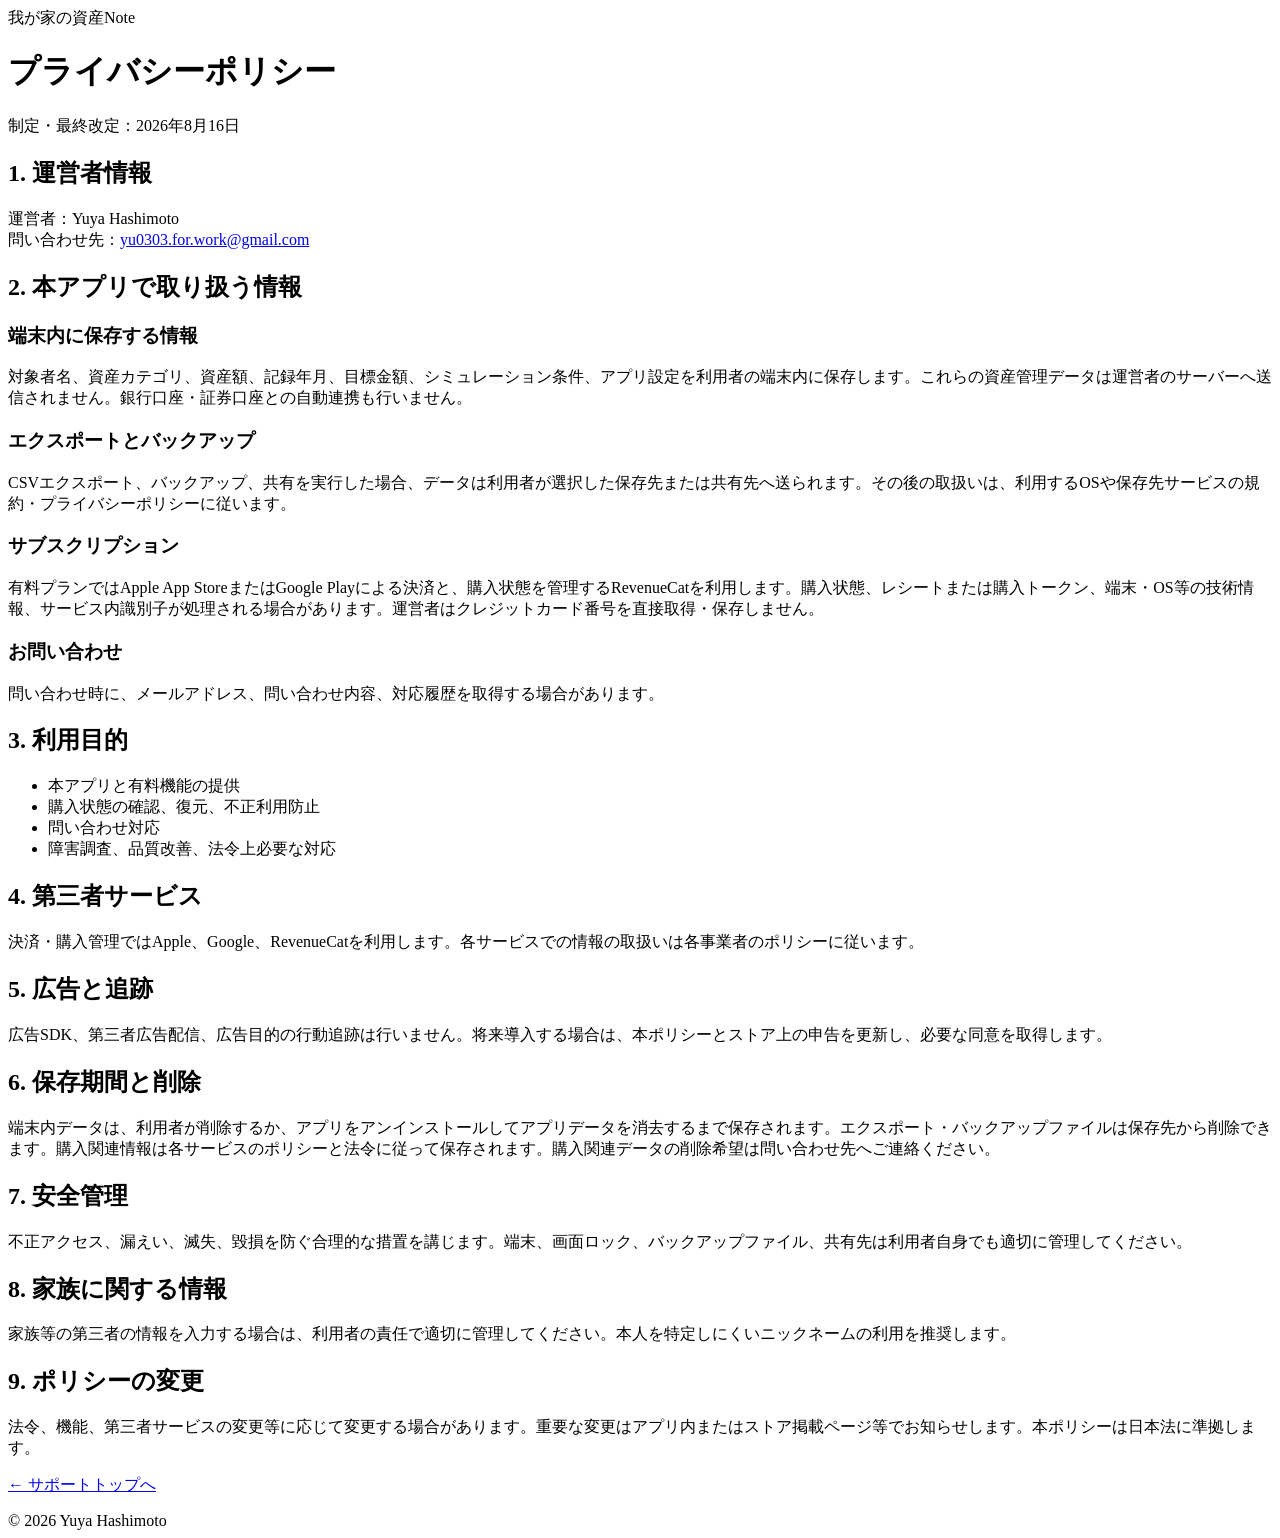
==== privacy.html @ 4d8f2aa8 "Add privacy.html" ====
<!doctype html>
<html lang="ja">
<head><meta charset="utf-8"><meta name="viewport" content="width=device-width,initial-scale=1"><title>プライバシーポリシー｜我が家の資産Note</title><link rel="stylesheet" href="styles.css"></head>
<body>
  <header><div class="brand">我が家の資産Note</div><h1>プライバシーポリシー</h1><div class="updated">制定・最終改定：2026年8月16日</div></header>
  <main>
    <h2>1. 運営者情報</h2><p>運営者：Yuya Hashimoto<br>問い合わせ先：<a href="mailto:yu0303.for.work@gmail.com">yu0303.for.work@gmail.com</a></p>
    <h2>2. 本アプリで取り扱う情報</h2>
    <h3>端末内に保存する情報</h3><p>対象者名、資産カテゴリ、資産額、記録年月、目標金額、シミュレーション条件、アプリ設定を利用者の端末内に保存します。これらの資産管理データは運営者のサーバーへ送信されません。銀行口座・証券口座との自動連携も行いません。</p>
    <h3>エクスポートとバックアップ</h3><p>CSVエクスポート、バックアップ、共有を実行した場合、データは利用者が選択した保存先または共有先へ送られます。その後の取扱いは、利用するOSや保存先サービスの規約・プライバシーポリシーに従います。</p>
    <h3>サブスクリプション</h3><p>有料プランではApple App StoreまたはGoogle Playによる決済と、購入状態を管理するRevenueCatを利用します。購入状態、レシートまたは購入トークン、端末・OS等の技術情報、サービス内識別子が処理される場合があります。運営者はクレジットカード番号を直接取得・保存しません。</p>
    <h3>お問い合わせ</h3><p>問い合わせ時に、メールアドレス、問い合わせ内容、対応履歴を取得する場合があります。</p>
    <h2>3. 利用目的</h2><ul><li>本アプリと有料機能の提供</li><li>購入状態の確認、復元、不正利用防止</li><li>問い合わせ対応</li><li>障害調査、品質改善、法令上必要な対応</li></ul>
    <h2>4. 第三者サービス</h2><p>決済・購入管理ではApple、Google、RevenueCatを利用します。各サービスでの情報の取扱いは各事業者のポリシーに従います。</p>
    <h2>5. 広告と追跡</h2><p>広告SDK、第三者広告配信、広告目的の行動追跡は行いません。将来導入する場合は、本ポリシーとストア上の申告を更新し、必要な同意を取得します。</p>
    <h2>6. 保存期間と削除</h2><p>端末内データは、利用者が削除するか、アプリをアンインストールしてアプリデータを消去するまで保存されます。エクスポート・バックアップファイルは保存先から削除できます。購入関連情報は各サービスのポリシーと法令に従って保存されます。購入関連データの削除希望は問い合わせ先へご連絡ください。</p>
    <h2>7. 安全管理</h2><p>不正アクセス、漏えい、滅失、毀損を防ぐ合理的な措置を講じます。端末、画面ロック、バックアップファイル、共有先は利用者自身でも適切に管理してください。</p>
    <h2>8. 家族に関する情報</h2><p>家族等の第三者の情報を入力する場合は、利用者の責任で適切に管理してください。本人を特定しにくいニックネームの利用を推奨します。</p>
    <h2>9. ポリシーの変更</h2><p>法令、機能、第三者サービスの変更等に応じて変更する場合があります。重要な変更はアプリ内またはストア掲載ページ等でお知らせします。本ポリシーは日本法に準拠します。</p>
    <p><a href="index.html">← サポートトップへ</a></p>
  </main><footer>© 2026 Yuya Hashimoto</footer>
</body></html>
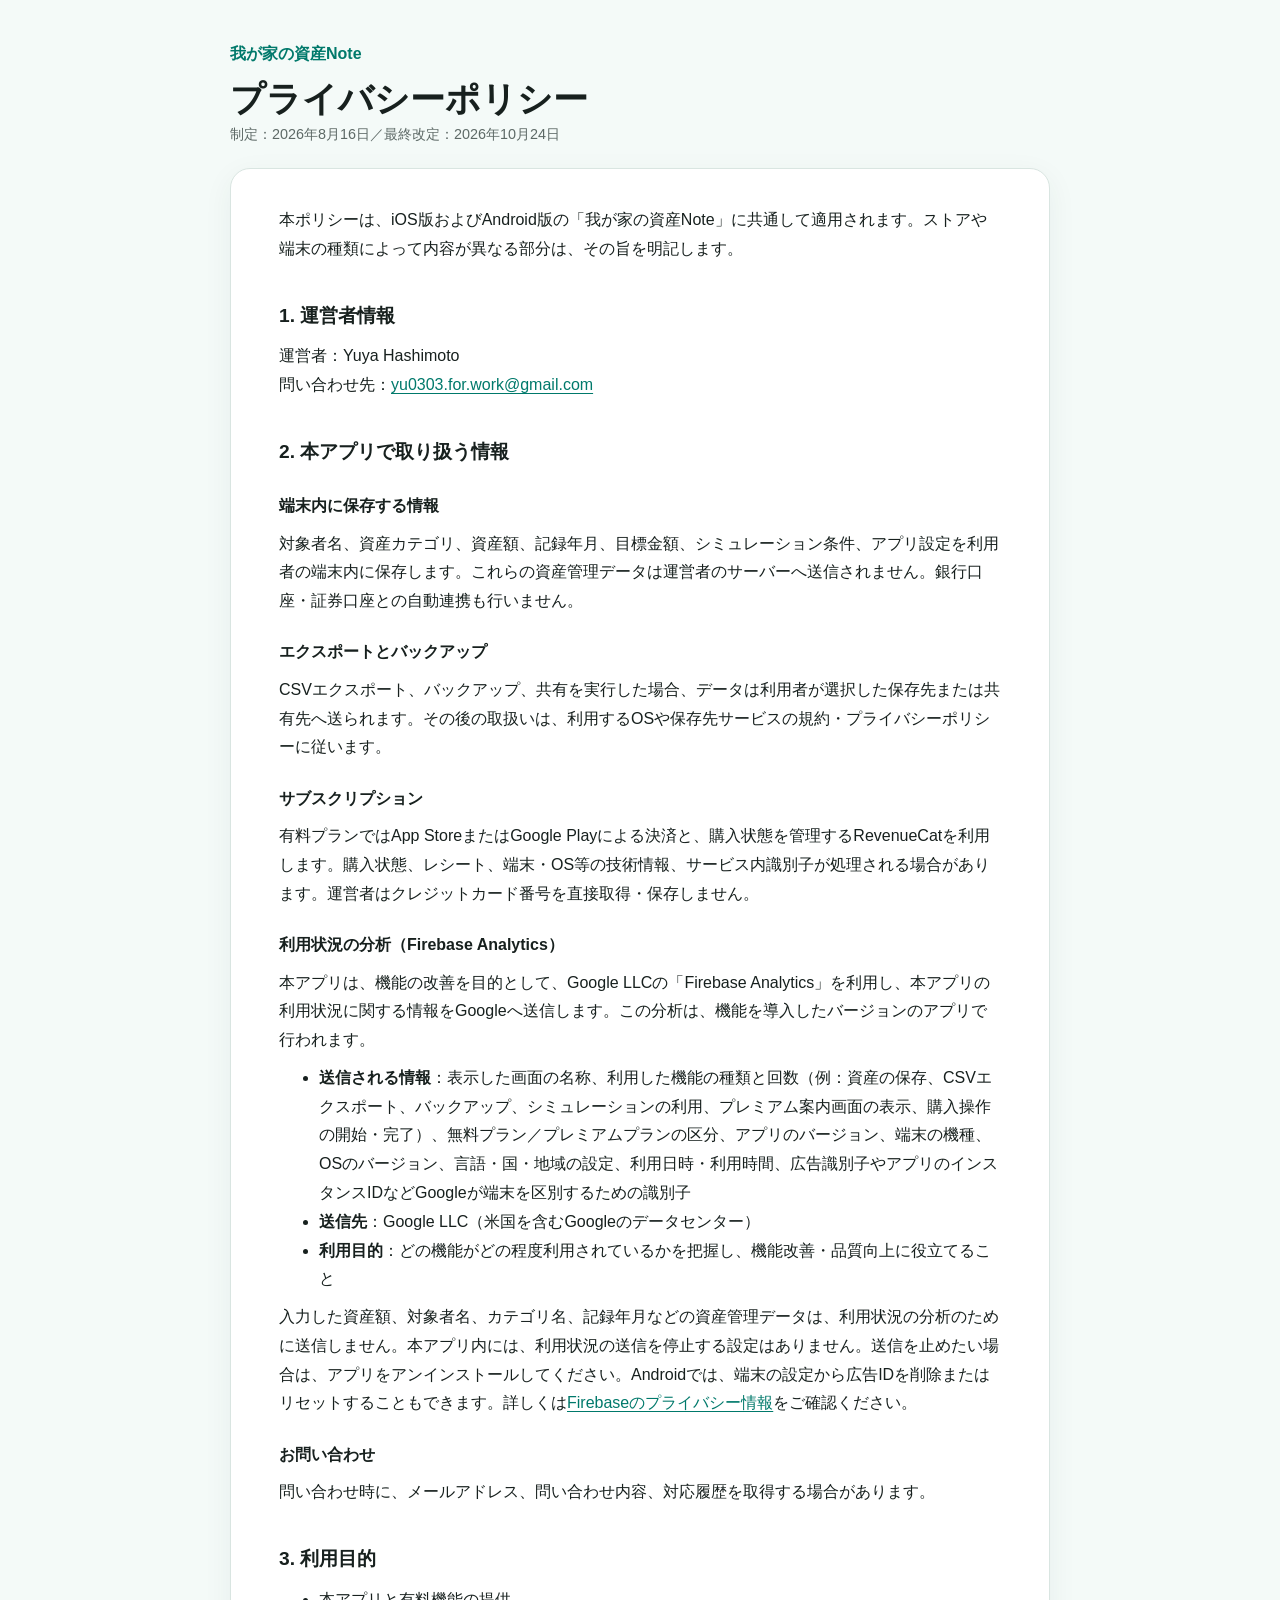
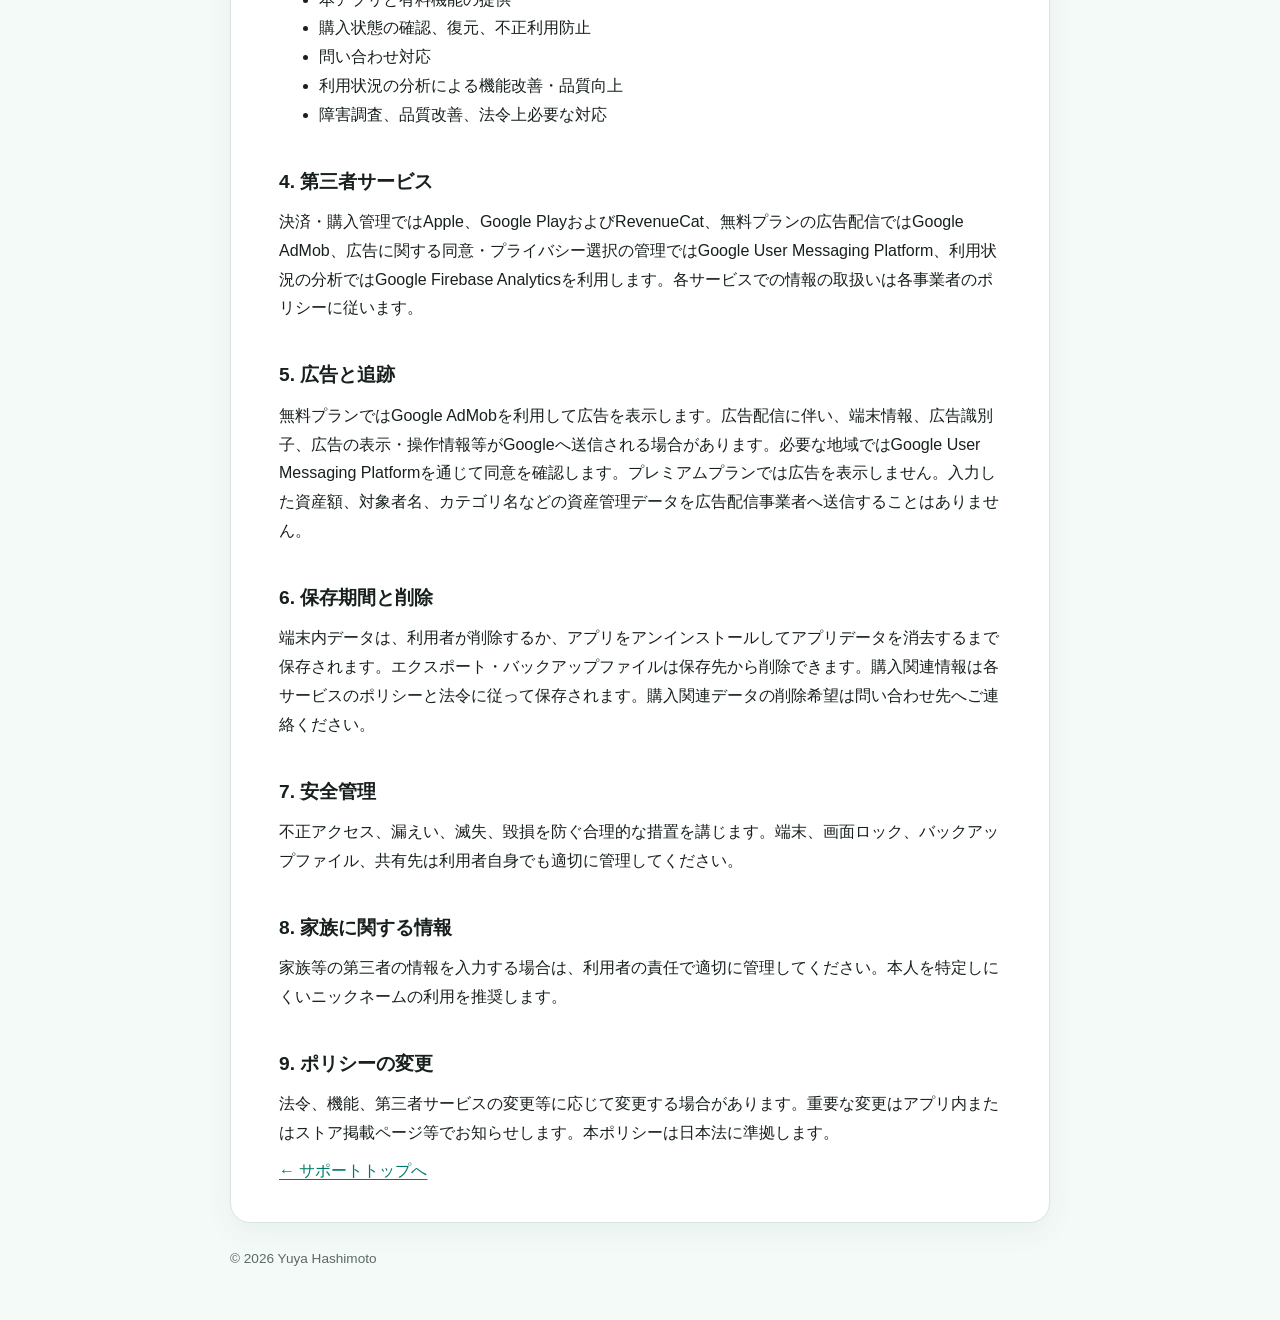
==== commit f801148b: "Update privacy policy for ads, Google Play and Firebase Analytics" ====
--- a/privacy.html
+++ b/privacy.html
@@ -2,17 +2,19 @@
 <html lang="ja">
 <head><meta charset="utf-8"><meta name="viewport" content="width=device-width,initial-scale=1"><title>プライバシーポリシー｜我が家の資産Note</title><link rel="stylesheet" href="styles.css"></head>
 <body>
-  <header><div class="brand">我が家の資産Note</div><h1>プライバシーポリシー</h1><div class="updated">制定・最終改定：2026年8月16日</div></header>
+  <header><div class="brand">我が家の資産Note</div><h1>プライバシーポリシー</h1><div class="updated">制定：2026年8月16日／最終改定：2026年10月24日</div></header>
   <main>
+    <p>本ポリシーは、iOS版およびAndroid版の「我が家の資産Note」に共通して適用されます。ストアや端末の種類によって内容が異なる部分は、その旨を明記します。</p>
     <h2>1. 運営者情報</h2><p>運営者：Yuya Hashimoto<br>問い合わせ先：<a href="mailto:yu0303.for.work@gmail.com">yu0303.for.work@gmail.com</a></p>
     <h2>2. 本アプリで取り扱う情報</h2>
     <h3>端末内に保存する情報</h3><p>対象者名、資産カテゴリ、資産額、記録年月、目標金額、シミュレーション条件、アプリ設定を利用者の端末内に保存します。これらの資産管理データは運営者のサーバーへ送信されません。銀行口座・証券口座との自動連携も行いません。</p>
     <h3>エクスポートとバックアップ</h3><p>CSVエクスポート、バックアップ、共有を実行した場合、データは利用者が選択した保存先または共有先へ送られます。その後の取扱いは、利用するOSや保存先サービスの規約・プライバシーポリシーに従います。</p>
-    <h3>サブスクリプション</h3><p>有料プランではApple App StoreまたはGoogle Playによる決済と、購入状態を管理するRevenueCatを利用します。購入状態、レシートまたは購入トークン、端末・OS等の技術情報、サービス内識別子が処理される場合があります。運営者はクレジットカード番号を直接取得・保存しません。</p>
+    <h3>サブスクリプション</h3><p>有料プランではApp StoreまたはGoogle Playによる決済と、購入状態を管理するRevenueCatを利用します。購入状態、レシート、端末・OS等の技術情報、サービス内識別子が処理される場合があります。運営者はクレジットカード番号を直接取得・保存しません。</p>
+    <h3>利用状況の分析（Firebase Analytics）</h3><p>本アプリは、機能の改善を目的として、Google LLCの「Firebase Analytics」を利用し、本アプリの利用状況に関する情報をGoogleへ送信します。この分析は、機能を導入したバージョンのアプリで行われます。</p><ul><li><strong>送信される情報</strong>：表示した画面の名称、利用した機能の種類と回数（例：資産の保存、CSVエクスポート、バックアップ、シミュレーションの利用、プレミアム案内画面の表示、購入操作の開始・完了）、無料プラン／プレミアムプランの区分、アプリのバージョン、端末の機種、OSのバージョン、言語・国・地域の設定、利用日時・利用時間、広告識別子やアプリのインスタンスIDなどGoogleが端末を区別するための識別子</li><li><strong>送信先</strong>：Google LLC（米国を含むGoogleのデータセンター）</li><li><strong>利用目的</strong>：どの機能がどの程度利用されているかを把握し、機能改善・品質向上に役立てること</li></ul><p>入力した資産額、対象者名、カテゴリ名、記録年月などの資産管理データは、利用状況の分析のために送信しません。本アプリ内には、利用状況の送信を停止する設定はありません。送信を止めたい場合は、アプリをアンインストールしてください。Androidでは、端末の設定から広告IDを削除またはリセットすることもできます。詳しくは<a href="https://firebase.google.com/support/privacy">Firebaseのプライバシー情報</a>をご確認ください。</p>
     <h3>お問い合わせ</h3><p>問い合わせ時に、メールアドレス、問い合わせ内容、対応履歴を取得する場合があります。</p>
-    <h2>3. 利用目的</h2><ul><li>本アプリと有料機能の提供</li><li>購入状態の確認、復元、不正利用防止</li><li>問い合わせ対応</li><li>障害調査、品質改善、法令上必要な対応</li></ul>
-    <h2>4. 第三者サービス</h2><p>決済・購入管理ではApple、Google、RevenueCatを利用します。各サービスでの情報の取扱いは各事業者のポリシーに従います。</p>
-    <h2>5. 広告と追跡</h2><p>広告SDK、第三者広告配信、広告目的の行動追跡は行いません。将来導入する場合は、本ポリシーとストア上の申告を更新し、必要な同意を取得します。</p>
+    <h2>3. 利用目的</h2><ul><li>本アプリと有料機能の提供</li><li>購入状態の確認、復元、不正利用防止</li><li>問い合わせ対応</li><li>利用状況の分析による機能改善・品質向上</li><li>障害調査、品質改善、法令上必要な対応</li></ul>
+    <h2>4. 第三者サービス</h2><p>決済・購入管理ではApple、Google PlayおよびRevenueCat、無料プランの広告配信ではGoogle AdMob、広告に関する同意・プライバシー選択の管理ではGoogle User Messaging Platform、利用状況の分析ではGoogle Firebase Analyticsを利用します。各サービスでの情報の取扱いは各事業者のポリシーに従います。</p>
+    <h2>5. 広告と追跡</h2><p>無料プランではGoogle AdMobを利用して広告を表示します。広告配信に伴い、端末情報、広告識別子、広告の表示・操作情報等がGoogleへ送信される場合があります。必要な地域ではGoogle User Messaging Platformを通じて同意を確認します。プレミアムプランでは広告を表示しません。入力した資産額、対象者名、カテゴリ名などの資産管理データを広告配信事業者へ送信することはありません。</p>
     <h2>6. 保存期間と削除</h2><p>端末内データは、利用者が削除するか、アプリをアンインストールしてアプリデータを消去するまで保存されます。エクスポート・バックアップファイルは保存先から削除できます。購入関連情報は各サービスのポリシーと法令に従って保存されます。購入関連データの削除希望は問い合わせ先へご連絡ください。</p>
     <h2>7. 安全管理</h2><p>不正アクセス、漏えい、滅失、毀損を防ぐ合理的な措置を講じます。端末、画面ロック、バックアップファイル、共有先は利用者自身でも適切に管理してください。</p>
     <h2>8. 家族に関する情報</h2><p>家族等の第三者の情報を入力する場合は、利用者の責任で適切に管理してください。本人を特定しにくいニックネームの利用を推奨します。</p>
--- a/styles.css
+++ b/styles.css
@@ -0,0 +1,63 @@
+:root {
+  color-scheme: light dark;
+  --accent: #00796b;
+  --surface: #ffffff;
+  --background: #f4faf8;
+  --text: #17201e;
+  --muted: #5d6966;
+  --border: #d9e5e1;
+}
+
+* { box-sizing: border-box; }
+
+body {
+  margin: 0;
+  background: var(--background);
+  color: var(--text);
+  font-family: -apple-system, BlinkMacSystemFont, "Hiragino Sans", "Yu Gothic", sans-serif;
+  line-height: 1.8;
+}
+
+header, main, footer {
+  width: min(100% - 32px, 820px);
+  margin-inline: auto;
+}
+
+header { padding: 40px 0 20px; }
+main {
+  padding: 28px clamp(20px, 5vw, 48px);
+  background: var(--surface);
+  border: 1px solid var(--border);
+  border-radius: 20px;
+  box-shadow: 0 8px 30px rgb(0 60 50 / 6%);
+}
+footer { padding: 24px 0 48px; color: var(--muted); font-size: .85rem; }
+
+h1 { margin: 0; font-size: clamp(1.65rem, 5vw, 2.2rem); line-height: 1.35; }
+h2 { margin: 2.2rem 0 .55rem; font-size: 1.2rem; }
+h3 { margin: 1.4rem 0 .4rem; font-size: 1rem; }
+p, ul, ol { margin: .55rem 0; }
+a { color: var(--accent); text-underline-offset: 3px; }
+.brand { color: var(--accent); font-weight: 700; margin-bottom: 6px; }
+.updated { color: var(--muted); font-size: .9rem; }
+.links { display: grid; gap: 12px; margin-top: 24px; }
+.links a {
+  display: block;
+  padding: 16px 18px;
+  border: 1px solid var(--border);
+  border-radius: 12px;
+  text-decoration: none;
+  font-weight: 600;
+}
+.notice { padding: 14px 16px; background: var(--background); border-radius: 10px; }
+
+@media (prefers-color-scheme: dark) {
+  :root {
+    --accent: #63d6bf;
+    --surface: #17201e;
+    --background: #0e1513;
+    --text: #eef7f4;
+    --muted: #afbfba;
+    --border: #34433f;
+  }
+}
